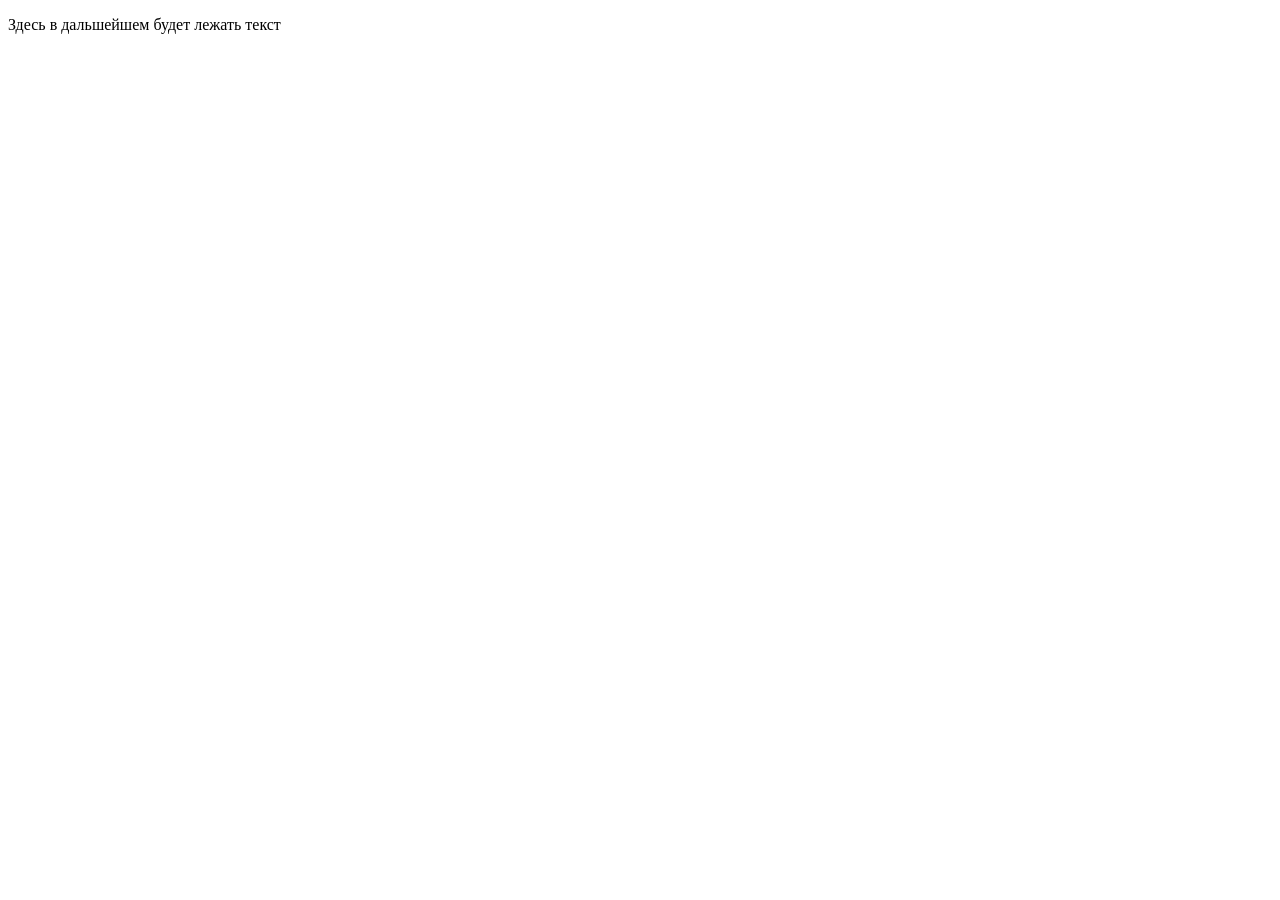
==== index.html @ 77c7787a "feat: add html file" ====
<!DOCTYPE html>
<html lang="en">
<head>
    <meta charset="UTF-8">
    <meta http-equiv="X-UA-Compatible" content="IE=edge">
    <meta name="viewport" content="width=device-width, initial-scale=1.0">
    <title>DocumentCV#2. HTML, CSS & Git Basics</title>
</head>
<body>
    <p>Здесь в дальшейшем будет лежать текст</p>
</body>
</html>
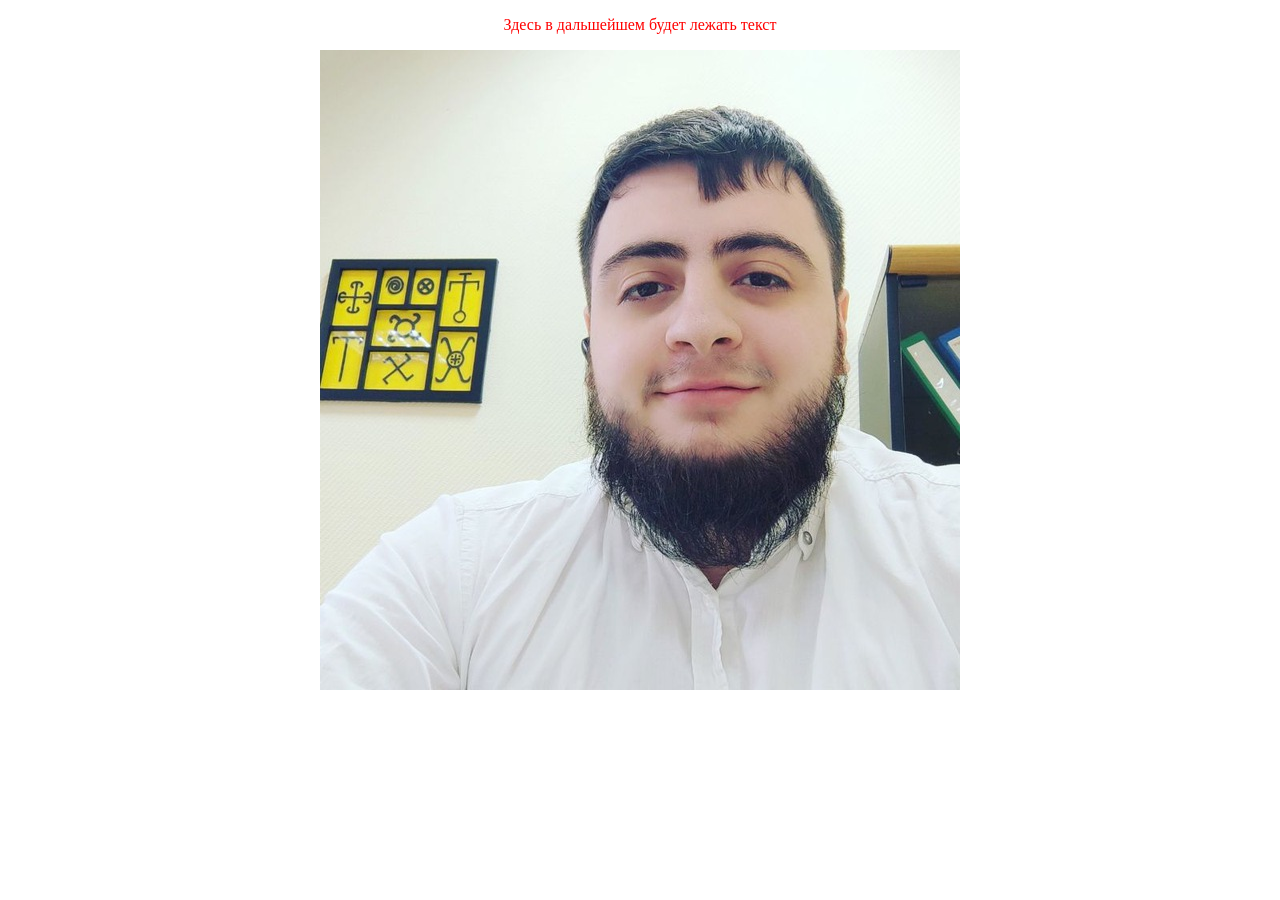
==== commit 0eaa9996: "feat: add a photo" ====
--- a/index.html
+++ b/index.html
@@ -5,8 +5,10 @@
     <meta http-equiv="X-UA-Compatible" content="IE=edge">
     <meta name="viewport" content="width=device-width, initial-scale=1.0">
     <title>DocumentCV#2. HTML, CSS & Git Basics</title>
+    <link rel="stylesheet" href="style.css">
 </head>
 <body>
     <p>Здесь в дальшейшем будет лежать текст</p>
+    <img src="/img/bc2d66e7-7b18-4a01-be1f-3ecd21c510e6.jpg" alt="Мое фото">
 </body>
 </html>
--- a/style.css
+++ b/style.css
@@ -0,0 +1,9 @@
+p {
+    color: red;
+    text-align: center;
+}
+
+img {
+    display: flex;
+    margin: auto;
+}
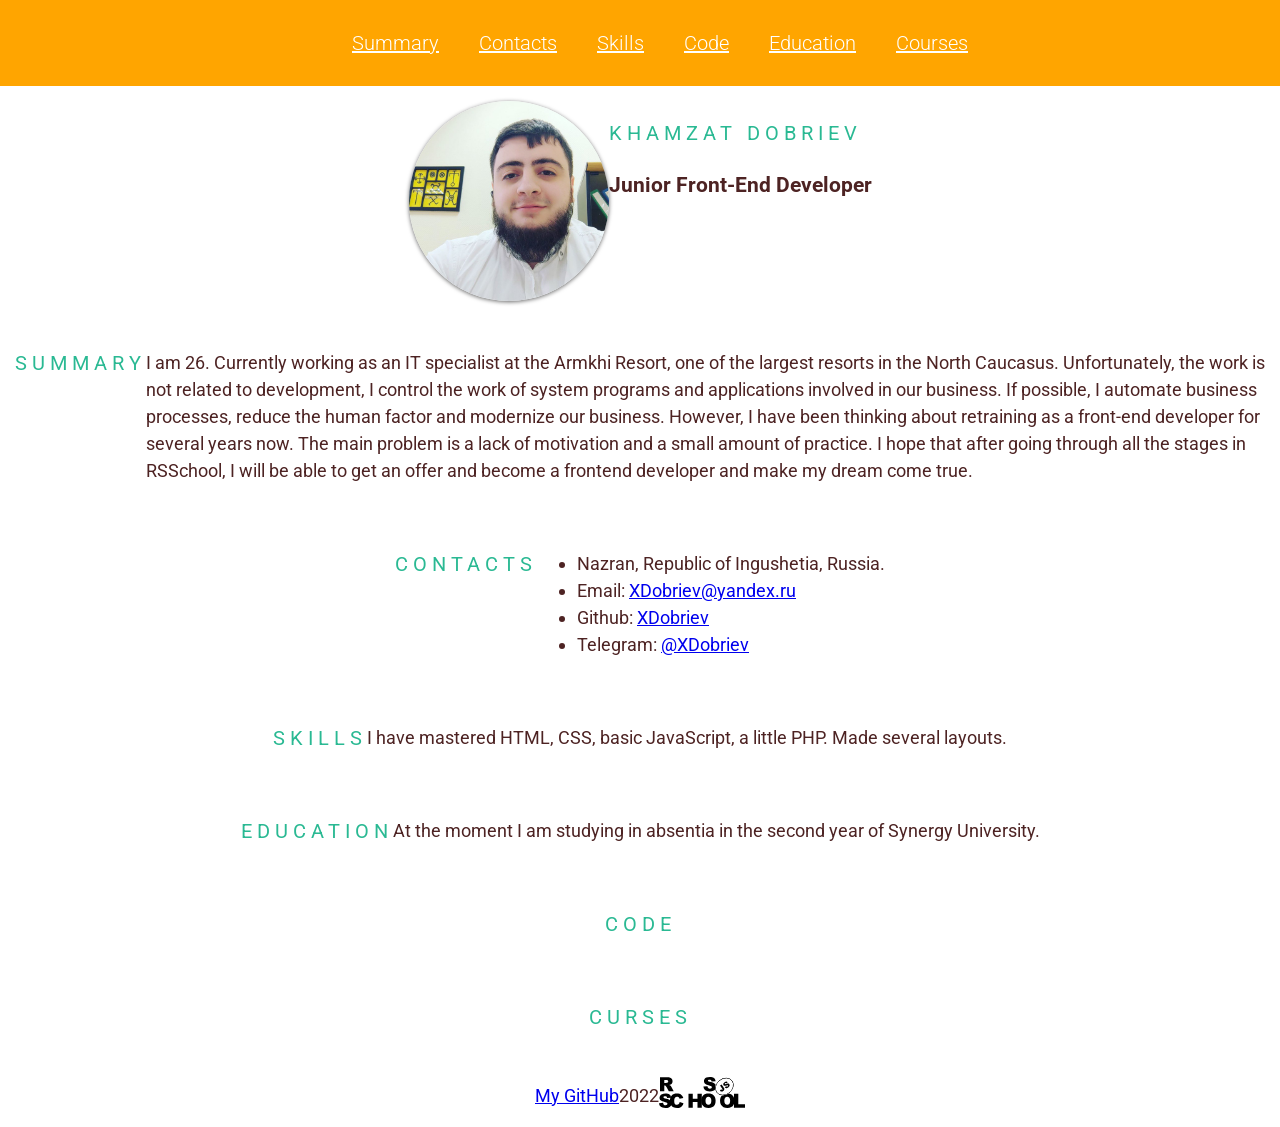
==== commit bd016e82: "feat: add html/css code" ====
--- a/index.html
+++ b/index.html
@@ -4,11 +4,78 @@
     <meta charset="UTF-8">
     <meta http-equiv="X-UA-Compatible" content="IE=edge">
     <meta name="viewport" content="width=device-width, initial-scale=1.0">
-    <title>DocumentCV#2. HTML, CSS & Git Basics</title>
+    <title>CV - Khamzat Dobriev</title>
+    <link href="https://fonts.googleapis.com/css?family=Roboto:300,400" rel="stylesheet">
     <link rel="stylesheet" href="style.css">
+    <link rel="icon" href="assets/favicon.ico">
 </head>
 <body>
-    <p>Здесь в дальшейшем будет лежать текст</p>
-    <img src="/img/bc2d66e7-7b18-4a01-be1f-3ecd21c510e6.jpg" alt="Мое фото">
+    <header class="header">
+        <div class="container header-container">
+            <nav class="nav">
+                <ul class="nav-list">
+                    <li class="nav-item"><a href="#summary" class="nav-link">Summary</a></li>
+                    <li class="nav-item"><a href="#contacts" class="nav-link">Contacts</a></li>
+                    <li class="nav-item"><a href="#skills" class="nav-link">Skills</a></li>
+                    <li class="nav-item"><a href="#code" class="nav-link">Code</a></li>
+                    <li class="nav-item"><a href="#education" class="nav-link">Education</a></li>
+                    <li class="nav-item"><a href="#courses" class="nav-link">Courses</a></li>
+                </ul>
+            </nav>
+        </div>
+    </header>
+    
+    <main class="main">
+        <div class="container main-container">
+            <section class="section section-profile" id="profile">
+                <img src="./assets/img/bc2d66e7-7b18-4a01-be1f-3ecd21c510e6.jpg" alt="Photo of Khamzat Dobriev" class="section-profile-photo">
+                <div class="section-profile-title">
+                <h1 class="section-title main-title">Khamzat Dobriev</h1>
+                <h3 class="section-subtitle">Junior Front-End Developer</h3>
+            </section>
+        </div>
+        <section class="section" id="Summary">
+            <h2 class="section-title">Summary</h2>
+            <p>I am 26. Currently working as an IT specialist at the Armkhi Resort, one of the largest resorts in the North Caucasus. Unfortunately, the work is not related to development, I control the work of system programs and applications involved in our business. If possible, I automate business processes, reduce the human factor and modernize our business.
+                However, I have been thinking about retraining as a front-end developer for several years now.
+                The main problem is a lack of motivation and a small amount of practice.
+                I hope that after going through all the stages in RSSchool, I will be able to get an offer and become a frontend developer and make my dream come true.</p>
+        </section>
+        <section class="section" id="contacts">
+            <h2 class="section-title">Contacts</h2>
+            <ul class="section-list">
+                <li class="section-item contacts-item">
+                Nazran, Republic of Ingushetia, Russia.
+            </li>
+            <li class="section-item contacts-item">
+                Email: <a href="mailto:XDobriev@yandex.ru" title="email">XDobriev@yandex.ru</a>
+            </li>
+            <li class="section-item contacts-item">
+                Github: <a href="https://github.com/XDobriev" title="github">XDobriev</a>
+            </li>
+            <li class="section-item contacts-item">
+                Telegram: <a href="https://t.me/XDobriev" title="Telegram">@XDobriev</a>
+            </li>
+            </ul>
+        </section>
+        <section class="section">
+            <h2 class="section-title" id="Skills">Skills</h2>
+            <p>I have mastered HTML, CSS, basic JavaScript, a little PHP. Made several layouts.</p>
+        </section>
+        <section class="section"><h2 class="section-title">Education</h2>
+            <p>At the moment I am studying in absentia in the second year of Synergy University.</p>
+        </section>
+        <section class="section"><h2 class="section-title">Code</h2></section>
+        <section class="section"><h2 class="section-title">Curses</h2></section>
+    </main>
+    <footer class="footer">
+        <a class="footer__github" href="https://github.com/XDobriev" target="_blank">
+            My GitHub
+        </a>
+        <p class="footer__year">2022</p>
+        <a class="footer__rsschool" href="https://rs.school/js/" target="_blank">
+        <img class="footer__logo" src="./assets/svg/rs_school_js.svg" alt="RS School">
+
+    </footer>
 </body>
 </html>
--- a/style.css
+++ b/style.css
@@ -1,9 +1,119 @@
-p {
-    color: red;
-    text-align: center;
+/*GLOBAL*/
+* {
+    box-sizing: border-box;
 }
 
-img {
+body {
+        display: flex;
+        flex-direction: column;
+        justify-content: space-between;
+        min-width: 320px;
+        min-height: 100vh;
+        margin: 0;
+        padding: 0;
+        font-family: 'Roboto', sans-serif;
+        font-size: 18px;
+        font-weight: 400;
+        line-height: 1.5;
+        color: #4d2323;
+}
+
+html {
+    scroll-behavior: smooth; 
+}
+
+.container {
+    max-width: 1440px;
+    margin: 0 auto;
+    min-height: 50px;
+}
+/* HEADER */
+.header {
+    background-color: orange;
+}
+.nav-list {
     display: flex;
-    margin: auto;
+    justify-content: center;
+    align-items: center;
+    list-style: none;
+}
+
+.nav-link {
+    padding: 0 20px;
+    line-height: 50px;
+    font-size: 20px;
+    font-weight: 300;
+    color: #fff;
+    position: relative;
+}
+
+.nav-link::after {
+    content: "";
+    position: absolute;
+    left: 12px;
+    bottom: -5px;
+    width: calc(100% - 24px);
+    height: 2px;
+    background-color: #fff;
+    opacity: 0;
+    transition: .5s;
+}
+
+a:hover {
+    color: #2AB993;
+}
+
+
+/* MAIN */
+.main {
+    margin-bottom: auto;
+}
+
+.main-container {
+    display: flex;
+    flex-direction: column;
+    justify-content: center;
+    align-items: center;
+}
+
+.section {
+    display: flex;
+    justify-content: center;
+    padding: 15px;
+}
+
+
+
+
+@media (max-width: 768px) {
+    .section {
+        width: 100%;
+    }
+}
+
+.section-title {
+    font-size: 20px;
+    font-weight: 400;
+    text-transform: uppercase;
+    letter-spacing: 5px;
+    color: #2AB993;
+}
+
+.section-profile-photo {
+    width: 200px;
+    height: 200px;
+    border-radius: 50%;
+    box-shadow: 0 1px 4px rgba(0, 0, 0, .6);
+    transition: .3s;
+  }
+/* FOOTER */
+.footer {
+    display: flex;
+    justify-content: center;
+    align-items: center;
+}
+
+.footer__logo {
+   width: 86px;
+   height: 32px;
 }
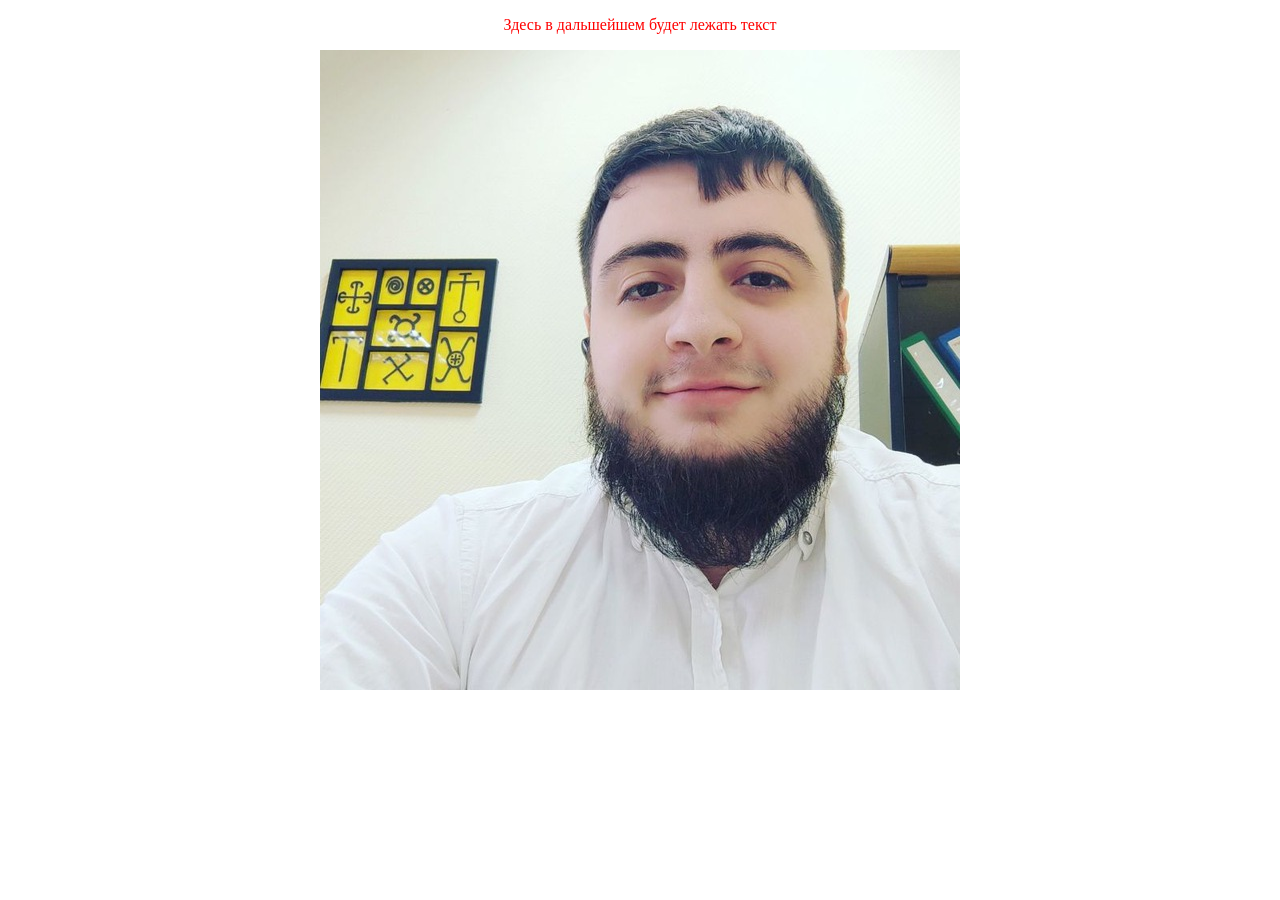
==== commit 2d8d74d9: "Merge d743a261ca14739398359f8f4ced42c043030559 into 72ca652704b799293397e27b1c597dd5700bae5d" ====
--- a/index.html
+++ b/index.html
@@ -4,78 +4,11 @@
     <meta charset="UTF-8">
     <meta http-equiv="X-UA-Compatible" content="IE=edge">
     <meta name="viewport" content="width=device-width, initial-scale=1.0">
-    <title>CV - Khamzat Dobriev</title>
-    <link href="https://fonts.googleapis.com/css?family=Roboto:300,400" rel="stylesheet">
+    <title>DocumentCV#2. HTML, CSS & Git Basics</title>
     <link rel="stylesheet" href="style.css">
-    <link rel="icon" href="assets/favicon.ico">
 </head>
 <body>
-    <header class="header">
-        <div class="container header-container">
-            <nav class="nav">
-                <ul class="nav-list">
-                    <li class="nav-item"><a href="#summary" class="nav-link">Summary</a></li>
-                    <li class="nav-item"><a href="#contacts" class="nav-link">Contacts</a></li>
-                    <li class="nav-item"><a href="#skills" class="nav-link">Skills</a></li>
-                    <li class="nav-item"><a href="#code" class="nav-link">Code</a></li>
-                    <li class="nav-item"><a href="#education" class="nav-link">Education</a></li>
-                    <li class="nav-item"><a href="#courses" class="nav-link">Courses</a></li>
-                </ul>
-            </nav>
-        </div>
-    </header>
-    
-    <main class="main">
-        <div class="container main-container">
-            <section class="section section-profile" id="profile">
-                <img src="./assets/img/bc2d66e7-7b18-4a01-be1f-3ecd21c510e6.jpg" alt="Photo of Khamzat Dobriev" class="section-profile-photo">
-                <div class="section-profile-title">
-                <h1 class="section-title main-title">Khamzat Dobriev</h1>
-                <h3 class="section-subtitle">Junior Front-End Developer</h3>
-            </section>
-        </div>
-        <section class="section" id="Summary">
-            <h2 class="section-title">Summary</h2>
-            <p>I am 26. Currently working as an IT specialist at the Armkhi Resort, one of the largest resorts in the North Caucasus. Unfortunately, the work is not related to development, I control the work of system programs and applications involved in our business. If possible, I automate business processes, reduce the human factor and modernize our business.
-                However, I have been thinking about retraining as a front-end developer for several years now.
-                The main problem is a lack of motivation and a small amount of practice.
-                I hope that after going through all the stages in RSSchool, I will be able to get an offer and become a frontend developer and make my dream come true.</p>
-        </section>
-        <section class="section" id="contacts">
-            <h2 class="section-title">Contacts</h2>
-            <ul class="section-list">
-                <li class="section-item contacts-item">
-                Nazran, Republic of Ingushetia, Russia.
-            </li>
-            <li class="section-item contacts-item">
-                Email: <a href="mailto:XDobriev@yandex.ru" title="email">XDobriev@yandex.ru</a>
-            </li>
-            <li class="section-item contacts-item">
-                Github: <a href="https://github.com/XDobriev" title="github">XDobriev</a>
-            </li>
-            <li class="section-item contacts-item">
-                Telegram: <a href="https://t.me/XDobriev" title="Telegram">@XDobriev</a>
-            </li>
-            </ul>
-        </section>
-        <section class="section">
-            <h2 class="section-title" id="Skills">Skills</h2>
-            <p>I have mastered HTML, CSS, basic JavaScript, a little PHP. Made several layouts.</p>
-        </section>
-        <section class="section"><h2 class="section-title">Education</h2>
-            <p>At the moment I am studying in absentia in the second year of Synergy University.</p>
-        </section>
-        <section class="section"><h2 class="section-title">Code</h2></section>
-        <section class="section"><h2 class="section-title">Curses</h2></section>
-    </main>
-    <footer class="footer">
-        <a class="footer__github" href="https://github.com/XDobriev" target="_blank">
-            My GitHub
-        </a>
-        <p class="footer__year">2022</p>
-        <a class="footer__rsschool" href="https://rs.school/js/" target="_blank">
-        <img class="footer__logo" src="./assets/svg/rs_school_js.svg" alt="RS School">
-
-    </footer>
+    <p>Здесь в дальшейшем будет лежать текст</p>
+    <img src="/img/bc2d66e7-7b18-4a01-be1f-3ecd21c510e6.jpg" alt="Мое фото">
 </body>
 </html>
--- a/style.css
+++ b/style.css
@@ -1,119 +1,9 @@
-/*GLOBAL*/
-* {
-    box-sizing: border-box;
+p {
+    color: red;
+    text-align: center;
 }
 
-body {
-        display: flex;
-        flex-direction: column;
-        justify-content: space-between;
-        min-width: 320px;
-        min-height: 100vh;
-        margin: 0;
-        padding: 0;
-        font-family: 'Roboto', sans-serif;
-        font-size: 18px;
-        font-weight: 400;
-        line-height: 1.5;
-        color: #4d2323;
-}
-
-html {
-    scroll-behavior: smooth; 
-}
-
-.container {
-    max-width: 1440px;
-    margin: 0 auto;
-    min-height: 50px;
-}
-/* HEADER */
-.header {
-    background-color: orange;
-}
-.nav-list {
+img {
     display: flex;
-    justify-content: center;
-    align-items: center;
-    list-style: none;
-}
-
-.nav-link {
-    padding: 0 20px;
-    line-height: 50px;
-    font-size: 20px;
-    font-weight: 300;
-    color: #fff;
-    position: relative;
-}
-
-.nav-link::after {
-    content: "";
-    position: absolute;
-    left: 12px;
-    bottom: -5px;
-    width: calc(100% - 24px);
-    height: 2px;
-    background-color: #fff;
-    opacity: 0;
-    transition: .5s;
-}
-
-a:hover {
-    color: #2AB993;
-}
-
-
-/* MAIN */
-.main {
-    margin-bottom: auto;
-}
-
-.main-container {
-    display: flex;
-    flex-direction: column;
-    justify-content: center;
-    align-items: center;
-}
-
-.section {
-    display: flex;
-    justify-content: center;
-    padding: 15px;
-}
-
-
-
-
-@media (max-width: 768px) {
-    .section {
-        width: 100%;
-    }
-}
-
-.section-title {
-    font-size: 20px;
-    font-weight: 400;
-    text-transform: uppercase;
-    letter-spacing: 5px;
-    color: #2AB993;
-}
-
-.section-profile-photo {
-    width: 200px;
-    height: 200px;
-    border-radius: 50%;
-    box-shadow: 0 1px 4px rgba(0, 0, 0, .6);
-    transition: .3s;
-  }
-/* FOOTER */
-.footer {
-    display: flex;
-    justify-content: center;
-    align-items: center;
-}
-
-.footer__logo {
-   width: 86px;
-   height: 32px;
+    margin: auto;
 }
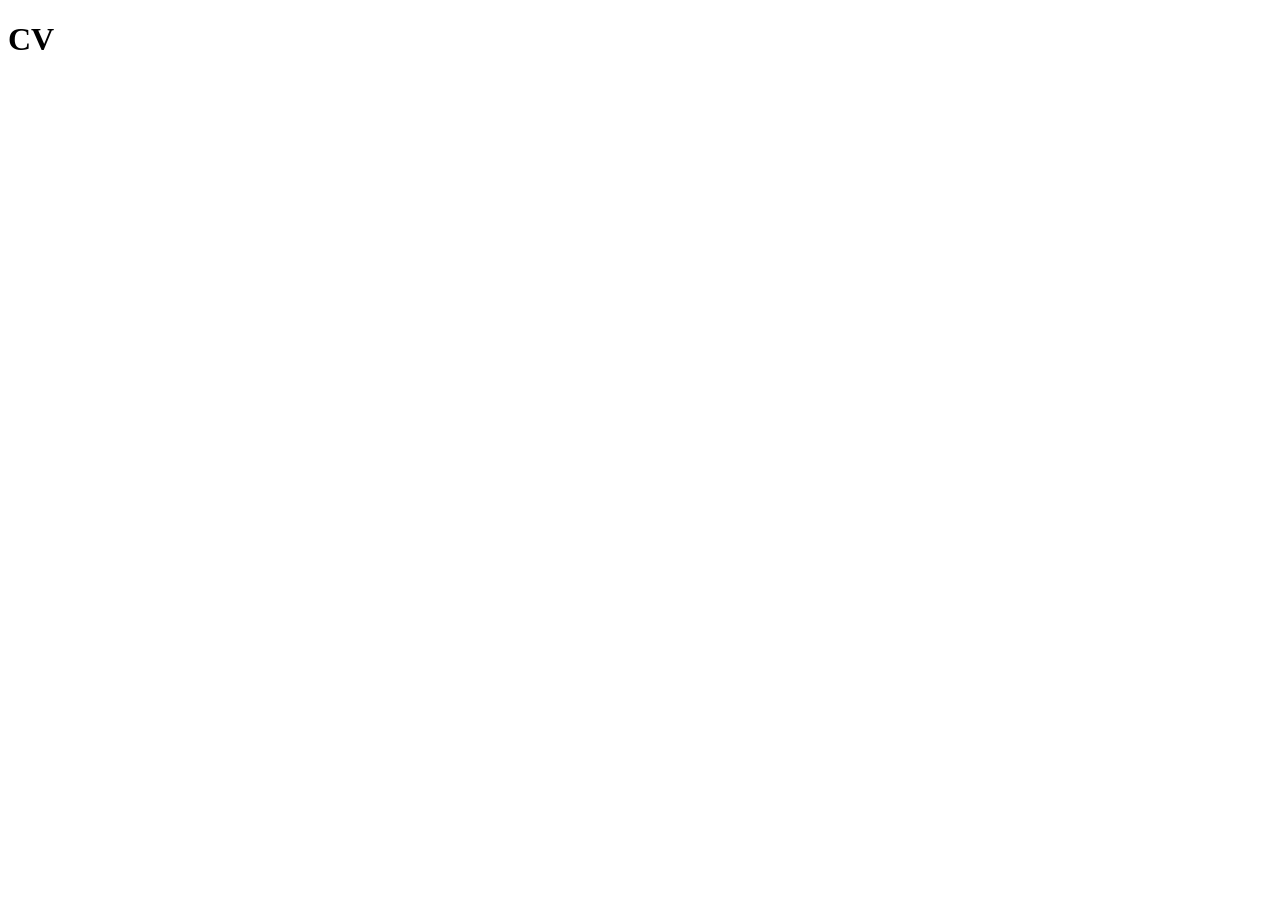
==== commit b6369422: "feat: add basic page layout" ====
--- a/index.html
+++ b/index.html
@@ -2,13 +2,11 @@
 <html lang="en">
 <head>
     <meta charset="UTF-8">
-    <meta http-equiv="X-UA-Compatible" content="IE=edge">
     <meta name="viewport" content="width=device-width, initial-scale=1.0">
-    <title>DocumentCV#2. HTML, CSS & Git Basics</title>
+    <title>CV</title>
     <link rel="stylesheet" href="style.css">
 </head>
 <body>
-    <p>Здесь в дальшейшем будет лежать текст</p>
-    <img src="/img/bc2d66e7-7b18-4a01-be1f-3ecd21c510e6.jpg" alt="Мое фото">
+    <h1>CV</h1>
 </body>
 </html>
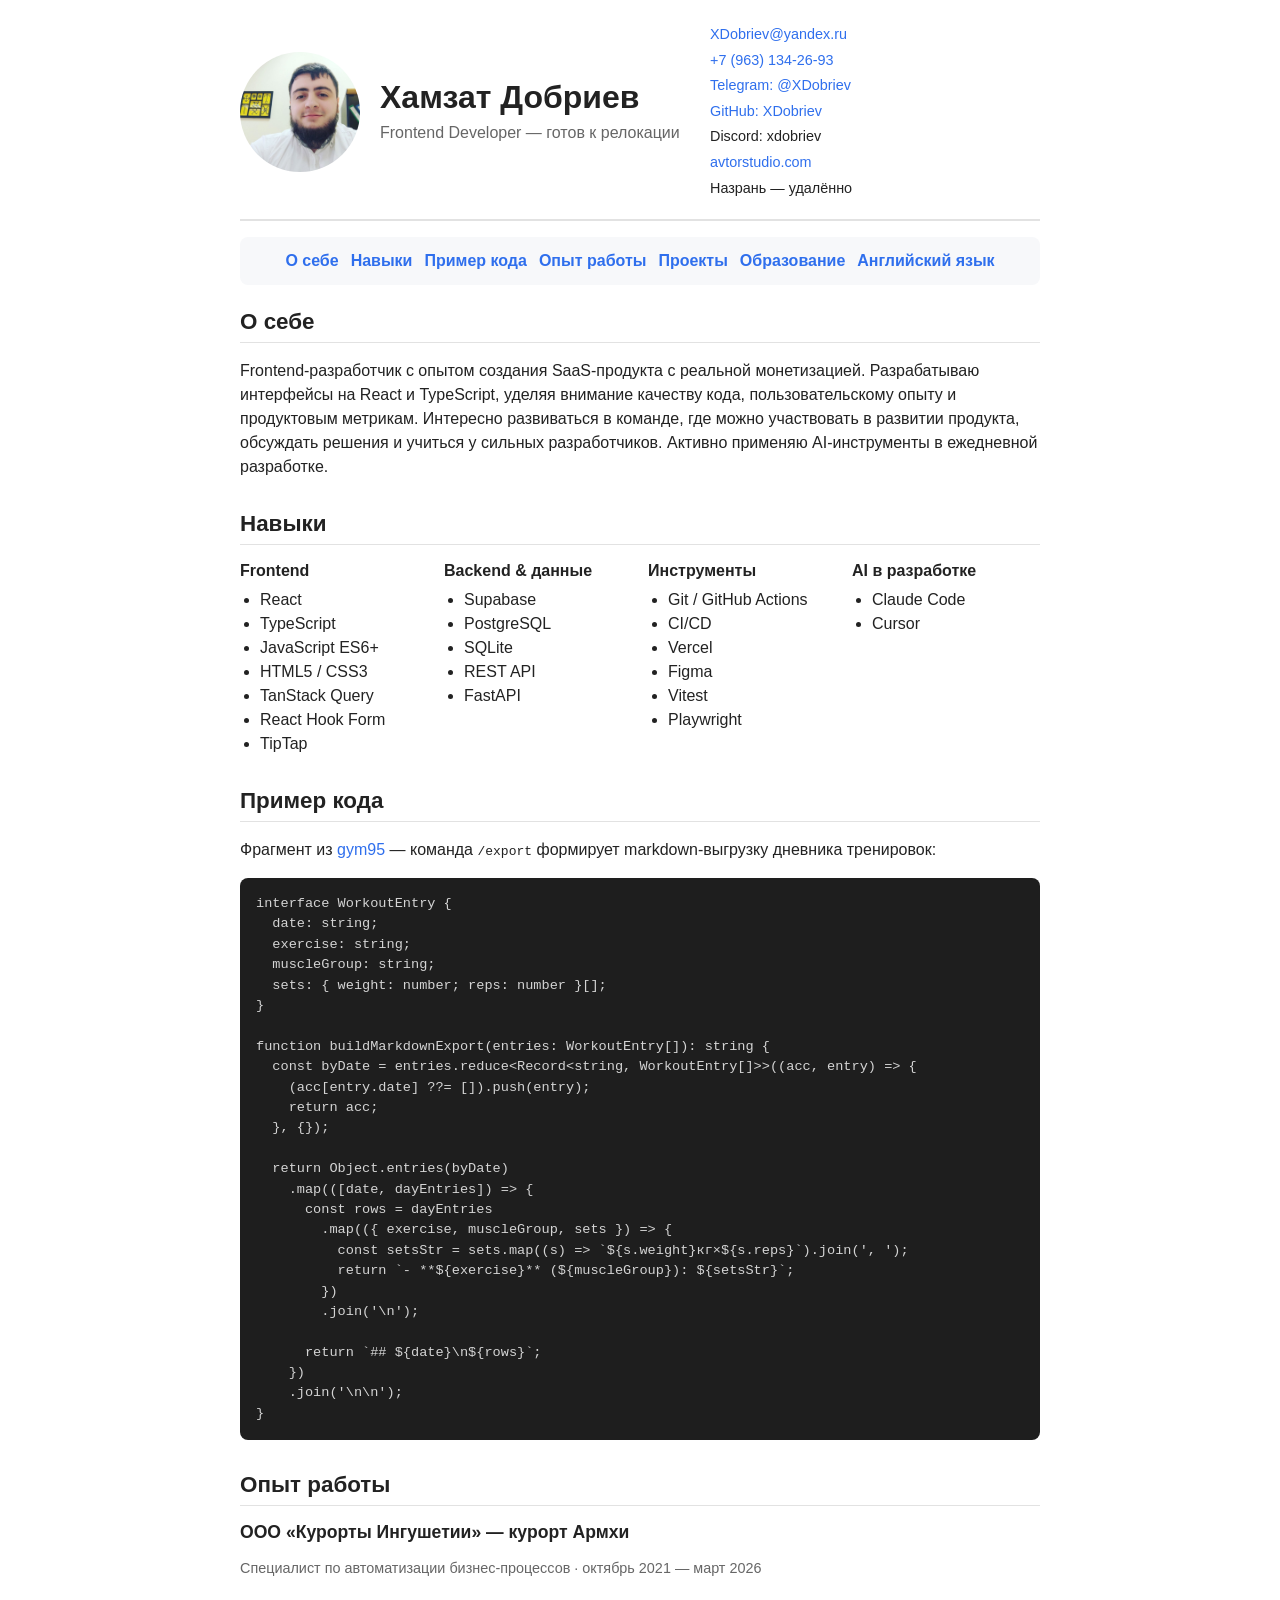
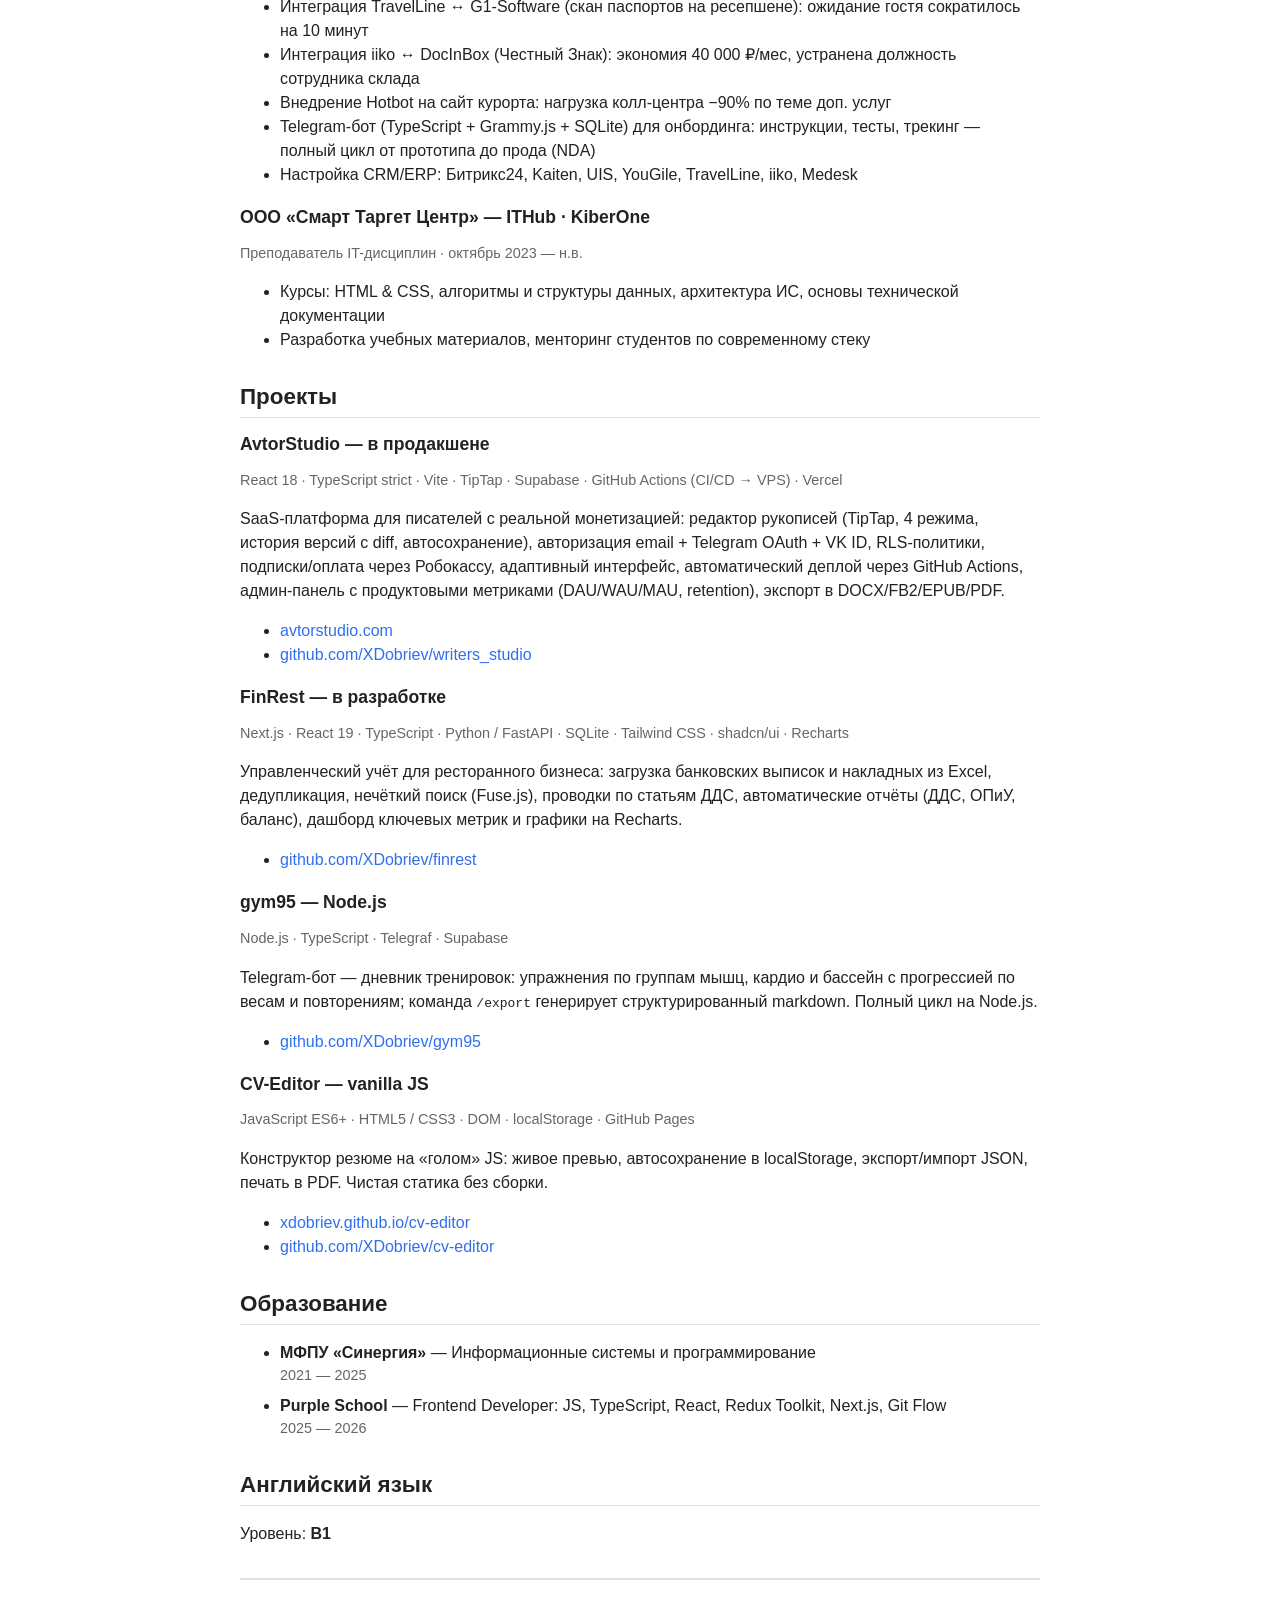
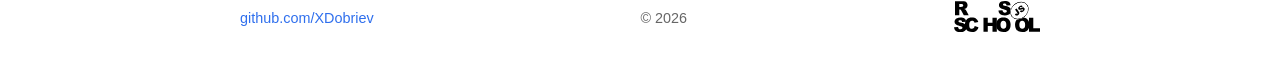
==== commit 934d5668: "feat: add semantic markup and styles for CV page" ====
--- a/index.html
+++ b/index.html
@@ -1,12 +1,245 @@
 <!DOCTYPE html>
-<html lang="en">
+<html lang="ru">
 <head>
     <meta charset="UTF-8">
     <meta name="viewport" content="width=device-width, initial-scale=1.0">
-    <title>CV</title>
+    <title>Хамзат Добриев — CV</title>
     <link rel="stylesheet" href="style.css">
 </head>
 <body>
-    <h1>CV</h1>
+    <div class="page">
+        <header class="header">
+            <img class="header__photo" src="photo.jpg" alt="Хамзат Добриев, Frontend Developer">
+            <div class="header__intro">
+                <h1 class="header__name">Хамзат Добриев</h1>
+                <p class="header__role">Frontend Developer — готов к релокации</p>
+            </div>
+            <ul class="header__contacts">
+                <li><a href="mailto:XDobriev@yandex.ru">XDobriev@yandex.ru</a></li>
+                <li><a href="tel:+79631342693">+7 (963) 134-26-93</a></li>
+                <li><a href="https://t.me/XDobriev" target="_blank" rel="noopener">Telegram: @XDobriev</a></li>
+                <li><a href="https://github.com/XDobriev" target="_blank" rel="noopener">GitHub: XDobriev</a></li>
+                <li>Discord: xdobriev</li>
+                <li><a href="https://avtorstudio.com" target="_blank" rel="noopener">avtorstudio.com</a></li>
+                <li>Назрань — удалённо</li>
+            </ul>
+        </header>
+
+        <nav class="nav">
+            <ul class="nav__list">
+                <li><a href="#about">О себе</a></li>
+                <li><a href="#skills">Навыки</a></li>
+                <li><a href="#code">Пример кода</a></li>
+                <li><a href="#experience">Опыт работы</a></li>
+                <li><a href="#projects">Проекты</a></li>
+                <li><a href="#education">Образование</a></li>
+                <li><a href="#english">Английский язык</a></li>
+            </ul>
+        </nav>
+
+        <main class="main">
+            <section id="about" class="section">
+                <h2>О себе</h2>
+                <p>
+                    Frontend-разработчик с опытом создания SaaS-продукта с реальной монетизацией.
+                    Разрабатываю интерфейсы на React и TypeScript, уделяя внимание качеству кода,
+                    пользовательскому опыту и продуктовым метрикам. Интересно развиваться в команде,
+                    где можно участвовать в развитии продукта, обсуждать решения и учиться у сильных
+                    разработчиков. Активно применяю AI-инструменты в ежедневной разработке.
+                </p>
+            </section>
+
+            <section id="skills" class="section">
+                <h2>Навыки</h2>
+                <div class="skills">
+                    <div class="skills__group">
+                        <h3>Frontend</h3>
+                        <ul>
+                            <li>React</li>
+                            <li>TypeScript</li>
+                            <li>JavaScript ES6+</li>
+                            <li>HTML5 / CSS3</li>
+                            <li>TanStack Query</li>
+                            <li>React Hook Form</li>
+                            <li>TipTap</li>
+                        </ul>
+                    </div>
+                    <div class="skills__group">
+                        <h3>Backend &amp; данные</h3>
+                        <ul>
+                            <li>Supabase</li>
+                            <li>PostgreSQL</li>
+                            <li>SQLite</li>
+                            <li>REST API</li>
+                            <li>FastAPI</li>
+                        </ul>
+                    </div>
+                    <div class="skills__group">
+                        <h3>Инструменты</h3>
+                        <ul>
+                            <li>Git / GitHub Actions</li>
+                            <li>CI/CD</li>
+                            <li>Vercel</li>
+                            <li>Figma</li>
+                            <li>Vitest</li>
+                            <li>Playwright</li>
+                        </ul>
+                    </div>
+                    <div class="skills__group">
+                        <h3>AI в разработке</h3>
+                        <ul>
+                            <li>Claude Code</li>
+                            <li>Cursor</li>
+                        </ul>
+                    </div>
+                </div>
+            </section>
+
+            <section id="code" class="section">
+                <h2>Пример кода</h2>
+                <p>
+                    Фрагмент из <a href="https://github.com/XDobriev/gym95" target="_blank" rel="noopener">gym95</a> —
+                    команда <code>/export</code> формирует markdown-выгрузку дневника тренировок:
+                </p>
+                <pre><code>interface WorkoutEntry {
+  date: string;
+  exercise: string;
+  muscleGroup: string;
+  sets: { weight: number; reps: number }[];
+}
+
+function buildMarkdownExport(entries: WorkoutEntry[]): string {
+  const byDate = entries.reduce&lt;Record&lt;string, WorkoutEntry[]&gt;&gt;((acc, entry) =&gt; {
+    (acc[entry.date] ??= []).push(entry);
+    return acc;
+  }, {});
+
+  return Object.entries(byDate)
+    .map(([date, dayEntries]) =&gt; {
+      const rows = dayEntries
+        .map(({ exercise, muscleGroup, sets }) =&gt; {
+          const setsStr = sets.map((s) =&gt; `${s.weight}кг×${s.reps}`).join(', ');
+          return `- **${exercise}** (${muscleGroup}): ${setsStr}`;
+        })
+        .join('\n');
+
+      return `## ${date}\n${rows}`;
+    })
+    .join('\n\n');
+}</code></pre>
+            </section>
+
+            <section id="experience" class="section">
+                <h2>Опыт работы</h2>
+
+                <article class="entry">
+                    <h3>ООО «Курорты Ингушетии» — курорт Армхи</h3>
+                    <p class="entry__meta">Специалист по автоматизации бизнес-процессов · <time datetime="2021-10">октябрь 2021</time> — <time datetime="2026-03">март 2026</time></p>
+                    <ul>
+                        <li>Интеграция TravelLine ↔ G1-Software (скан паспортов на ресепшене): ожидание гостя сократилось на 10 минут</li>
+                        <li>Интеграция iiko ↔ DocInBox (Честный Знак): экономия 40 000 ₽/мес, устранена должность сотрудника склада</li>
+                        <li>Внедрение Hotbot на сайт курорта: нагрузка колл-центра −90% по теме доп. услуг</li>
+                        <li>Telegram-бот (TypeScript + Grammy.js + SQLite) для онбординга: инструкции, тесты, трекинг — полный цикл от прототипа до прода (NDA)</li>
+                        <li>Настройка CRM/ERP: Битрикс24, Kaiten, UIS, YouGile, TravelLine, iiko, Medesk</li>
+                    </ul>
+                </article>
+
+                <article class="entry">
+                    <h3>ООО «Смарт Таргет Центр» — ITHub · KiberOne</h3>
+                    <p class="entry__meta">Преподаватель IT-дисциплин · <time datetime="2023-10">октябрь 2023</time> — н.в.</p>
+                    <ul>
+                        <li>Курсы: HTML &amp; CSS, алгоритмы и структуры данных, архитектура ИС, основы технической документации</li>
+                        <li>Разработка учебных материалов, менторинг студентов по современному стеку</li>
+                    </ul>
+                </article>
+            </section>
+
+            <section id="projects" class="section">
+                <h2>Проекты</h2>
+
+                <article class="entry">
+                    <h3>AvtorStudio — в продакшене</h3>
+                    <p class="entry__meta">React 18 · TypeScript strict · Vite · TipTap · Supabase · GitHub Actions (CI/CD → VPS) · Vercel</p>
+                    <p>
+                        SaaS-платформа для писателей с реальной монетизацией: редактор рукописей (TipTap, 4 режима,
+                        история версий с diff, автосохранение), авторизация email + Telegram OAuth + VK ID,
+                        RLS-политики, подписки/оплата через Робокассу, адаптивный интерфейс, автоматический деплой
+                        через GitHub Actions, админ-панель с продуктовыми метриками (DAU/WAU/MAU, retention),
+                        экспорт в DOCX/FB2/EPUB/PDF.
+                    </p>
+                    <ul>
+                        <li><a href="https://avtorstudio.com" target="_blank" rel="noopener">avtorstudio.com</a></li>
+                        <li><a href="https://github.com/XDobriev/writers_studio" target="_blank" rel="noopener">github.com/XDobriev/writers_studio</a></li>
+                    </ul>
+                </article>
+
+                <article class="entry">
+                    <h3>FinRest — в разработке</h3>
+                    <p class="entry__meta">Next.js · React 19 · TypeScript · Python / FastAPI · SQLite · Tailwind CSS · shadcn/ui · Recharts</p>
+                    <p>
+                        Управленческий учёт для ресторанного бизнеса: загрузка банковских выписок и накладных из
+                        Excel, дедупликация, нечёткий поиск (Fuse.js), проводки по статьям ДДС, автоматические
+                        отчёты (ДДС, ОПиУ, баланс), дашборд ключевых метрик и графики на Recharts.
+                    </p>
+                    <ul>
+                        <li><a href="https://github.com/XDobriev/finrest" target="_blank" rel="noopener">github.com/XDobriev/finrest</a></li>
+                    </ul>
+                </article>
+
+                <article class="entry">
+                    <h3>gym95 — Node.js</h3>
+                    <p class="entry__meta">Node.js · TypeScript · Telegraf · Supabase</p>
+                    <p>
+                        Telegram-бот — дневник тренировок: упражнения по группам мышц, кардио и бассейн с
+                        прогрессией по весам и повторениям; команда <code>/export</code> генерирует структурированный
+                        markdown. Полный цикл на Node.js.
+                    </p>
+                    <ul>
+                        <li><a href="https://github.com/XDobriev/gym95" target="_blank" rel="noopener">github.com/XDobriev/gym95</a></li>
+                    </ul>
+                </article>
+
+                <article class="entry">
+                    <h3>CV-Editor — vanilla JS</h3>
+                    <p class="entry__meta">JavaScript ES6+ · HTML5 / CSS3 · DOM · localStorage · GitHub Pages</p>
+                    <p>
+                        Конструктор резюме на «голом» JS: живое превью, автосохранение в localStorage,
+                        экспорт/импорт JSON, печать в PDF. Чистая статика без сборки.
+                    </p>
+                    <ul>
+                        <li><a href="https://xdobriev.github.io/cv-editor" target="_blank" rel="noopener">xdobriev.github.io/cv-editor</a></li>
+                        <li><a href="https://github.com/XDobriev/cv-editor" target="_blank" rel="noopener">github.com/XDobriev/cv-editor</a></li>
+                    </ul>
+                </article>
+            </section>
+
+            <section id="education" class="section">
+                <h2>Образование</h2>
+                <ul>
+                    <li>
+                        <strong>МФПУ «Синергия»</strong> — Информационные системы и программирование
+                        <span class="entry__meta">2021 — 2025</span>
+                    </li>
+                    <li>
+                        <strong>Purple School</strong> — Frontend Developer: JS, TypeScript, React, Redux Toolkit, Next.js, Git Flow
+                        <span class="entry__meta">2025 — 2026</span>
+                    </li>
+                </ul>
+            </section>
+
+            <section id="english" class="section">
+                <h2>Английский язык</h2>
+                <p>Уровень: <strong>B1</strong></p>
+            </section>
+        </main>
+
+        <footer class="footer">
+            <a class="footer__github" href="https://github.com/XDobriev" target="_blank" rel="noopener">github.com/XDobriev</a>
+            <span class="footer__year">© <time datetime="2026">2026</time></span>
+            <a class="footer__logo" href="https://rs.school/" target="_blank" rel="noopener">
+                <img src="assets/rs-school-logo.svg" alt="RS School">
+            </a>
+        </footer>
+    </div>
 </body>
-</html>+</html>
--- a/style.css
+++ b/style.css
@@ -0,0 +1,194 @@
+* {
+    box-sizing: border-box;
+}
+
+:root {
+    --color-text: #222;
+    --color-muted: #666;
+    --color-accent: #2f6fed;
+    --color-border: #e2e2e2;
+    --color-surface: #f7f8fa;
+}
+
+body {
+    margin: 0;
+    padding: 24px 16px;
+    font-family: "Segoe UI", Roboto, Arial, sans-serif;
+    line-height: 1.5;
+    color: var(--color-text);
+    background: #fff;
+}
+
+.page {
+    max-width: 800px;
+    margin: 0 auto;
+}
+
+a {
+    color: var(--color-accent);
+    text-decoration: none;
+}
+
+a:hover {
+    text-decoration: underline;
+}
+
+h1, h2, h3 {
+    line-height: 1.2;
+}
+
+/* Header */
+
+.header {
+    display: flex;
+    flex-wrap: wrap;
+    align-items: center;
+    gap: 20px;
+    padding-bottom: 20px;
+    border-bottom: 2px solid var(--color-border);
+}
+
+.header__photo {
+    width: 120px;
+    height: 120px;
+    border-radius: 50%;
+    object-fit: cover;
+    flex-shrink: 0;
+}
+
+.header__intro {
+    flex: 1 1 200px;
+}
+
+.header__name {
+    margin: 0 0 4px;
+    font-size: 2rem;
+}
+
+.header__role {
+    margin: 0;
+    color: var(--color-muted);
+}
+
+.header__contacts {
+    list-style: none;
+    margin: 0;
+    padding: 0;
+    display: flex;
+    flex-direction: column;
+    gap: 4px;
+    font-size: 0.9rem;
+    flex: 1 1 220px;
+}
+
+/* Nav */
+
+.nav {
+    margin-top: 16px;
+}
+
+.nav__list {
+    list-style: none;
+    margin: 0;
+    padding: 0;
+    display: flex;
+    flex-wrap: wrap;
+    gap: 12px;
+    justify-content: center;
+    background: var(--color-surface);
+    border-radius: 8px;
+    padding: 12px;
+}
+
+.nav__list a {
+    font-weight: 600;
+}
+
+/* Main */
+
+.main {
+    margin-top: 24px;
+}
+
+.section {
+    margin-bottom: 32px;
+}
+
+.section h2 {
+    font-size: 1.4rem;
+    margin-bottom: 16px;
+    padding-bottom: 6px;
+    border-bottom: 1px solid var(--color-border);
+}
+
+.skills {
+    display: grid;
+    grid-template-columns: repeat(auto-fit, minmax(180px, 1fr));
+    gap: 16px;
+}
+
+.skills__group h3 {
+    margin: 0 0 8px;
+    font-size: 1rem;
+}
+
+.skills__group ul {
+    margin: 0;
+    padding-left: 20px;
+}
+
+pre {
+    background: #1e1e1e;
+    color: #d4d4d4;
+    padding: 16px;
+    border-radius: 8px;
+    overflow-x: auto;
+    font-size: 0.85rem;
+}
+
+.entry {
+    margin-bottom: 20px;
+}
+
+.entry h3 {
+    margin: 0 0 4px;
+    font-size: 1.1rem;
+}
+
+.entry__meta {
+    display: block;
+    color: var(--color-muted);
+    font-size: 0.9rem;
+    margin-bottom: 8px;
+}
+
+/* Footer */
+
+.footer {
+    display: flex;
+    flex-wrap: wrap;
+    align-items: center;
+    justify-content: space-between;
+    gap: 12px;
+    padding-top: 20px;
+    border-top: 2px solid var(--color-border);
+    font-size: 0.9rem;
+    color: var(--color-muted);
+}
+
+.footer__logo img {
+    height: 32px;
+    width: auto;
+}
+
+@media (max-width: 600px) {
+    .header {
+        text-align: center;
+        justify-content: center;
+    }
+
+    .footer {
+        justify-content: center;
+        text-align: center;
+    }
+}
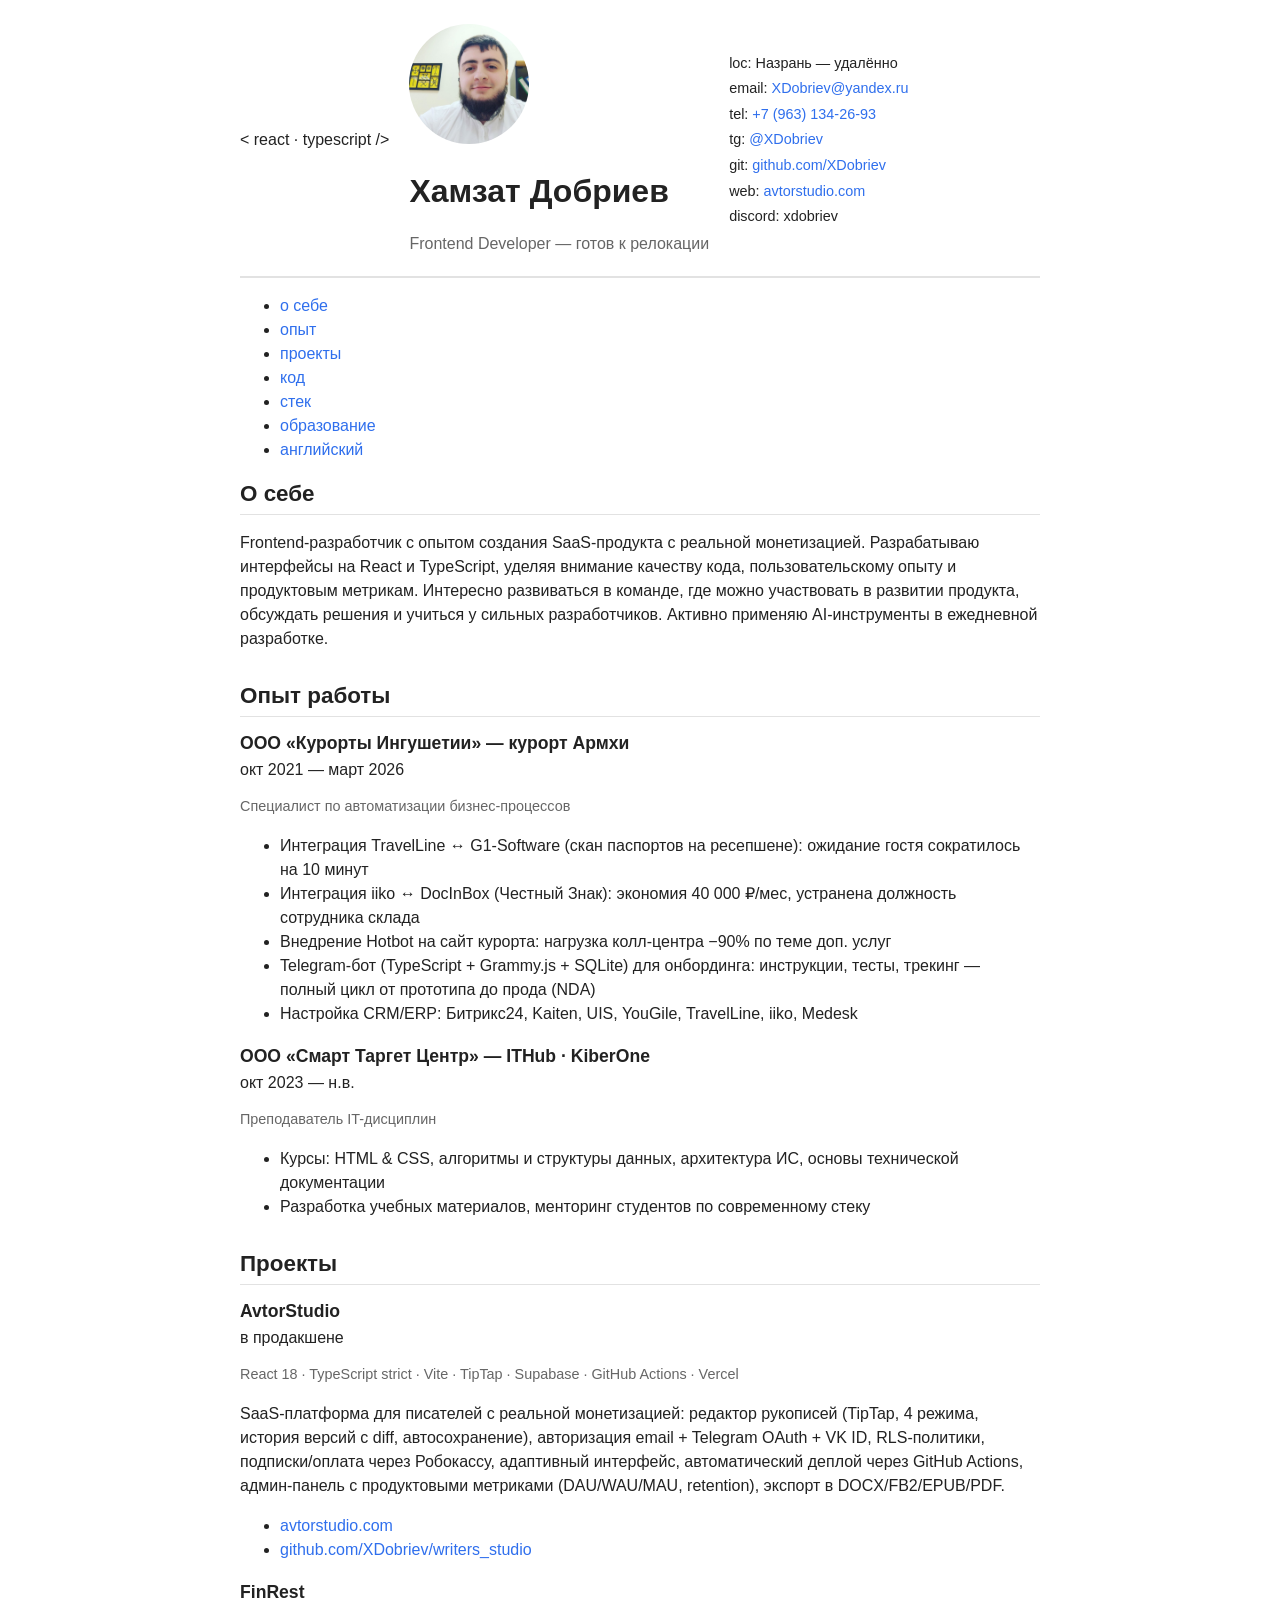
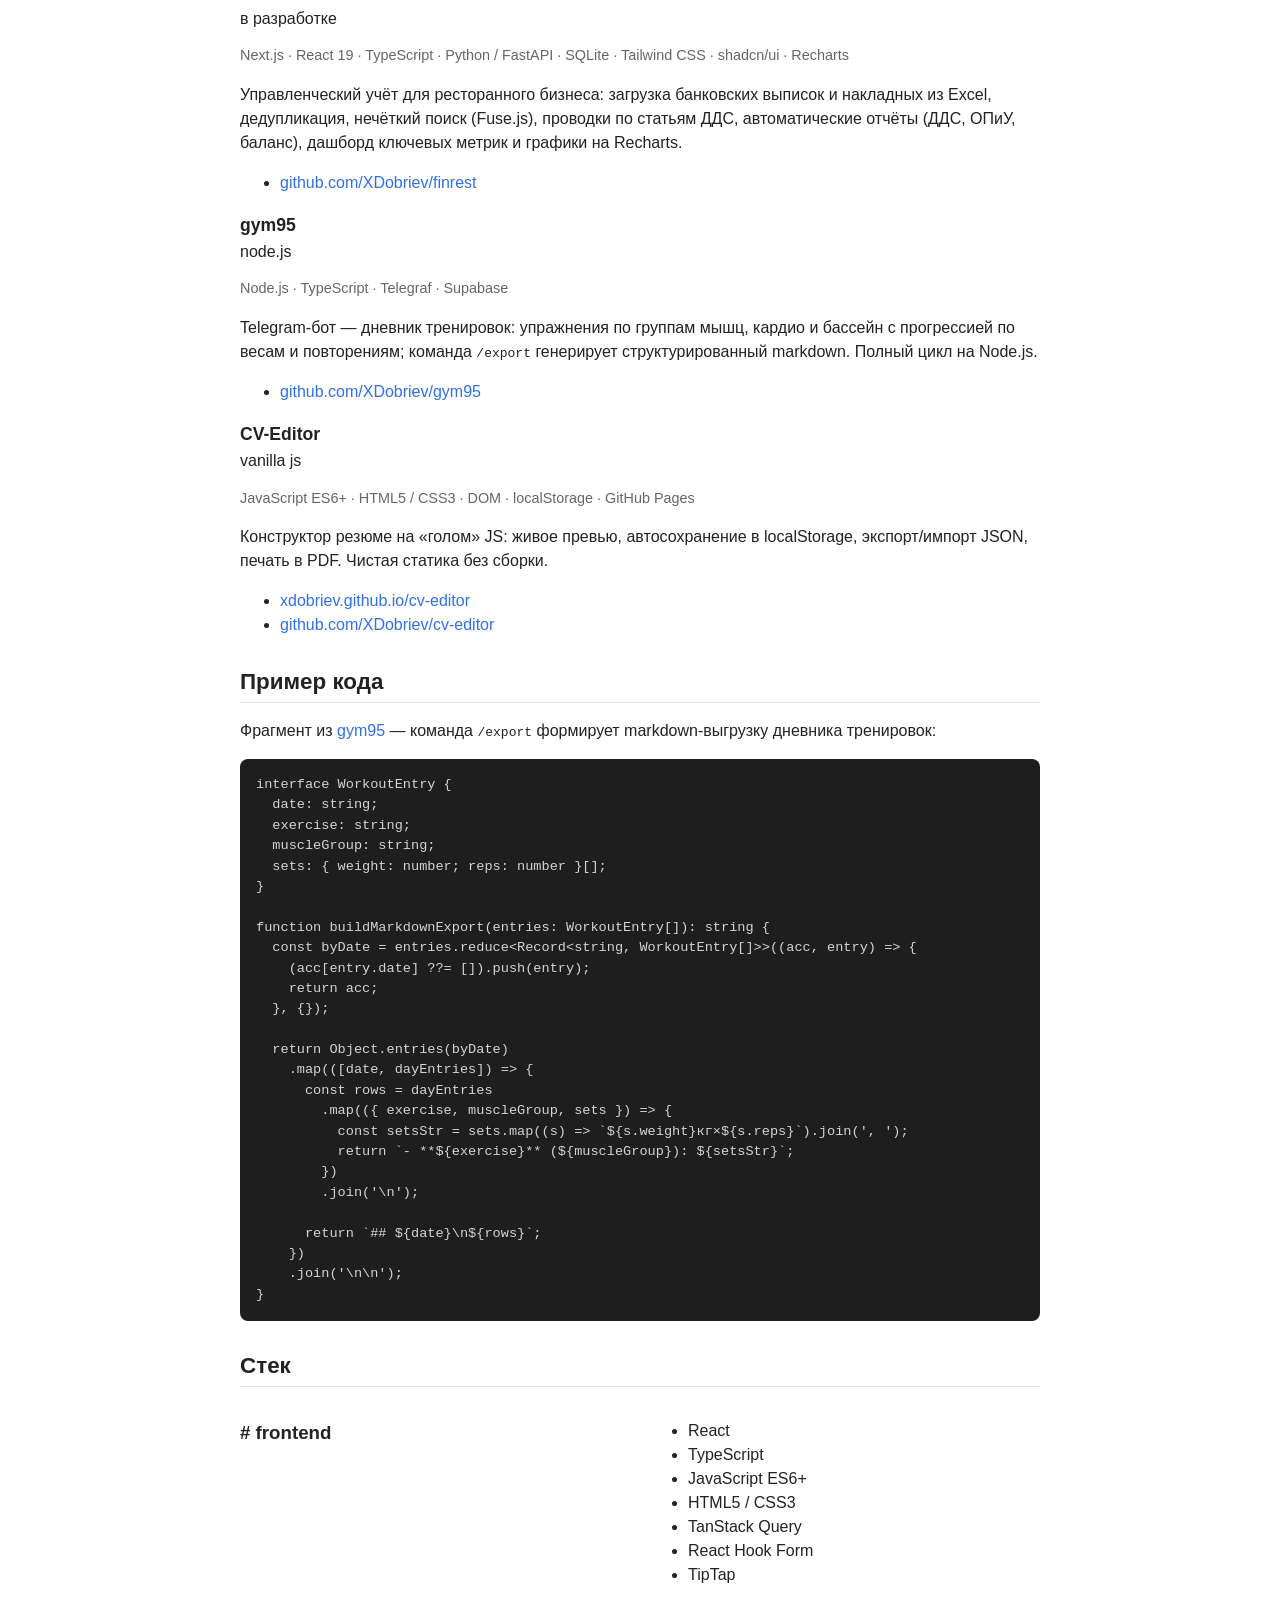
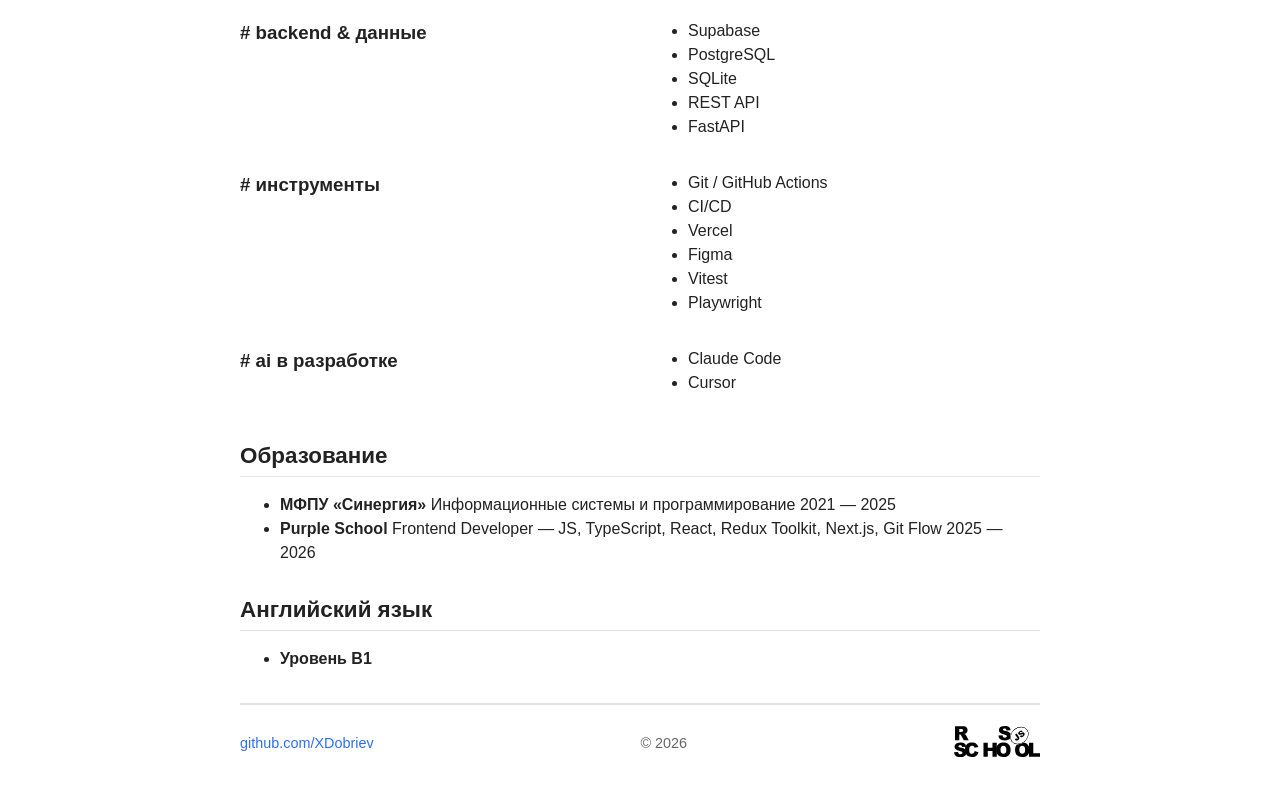
==== commit 27a33038: "refactor: restructure CV into two-column layout with sidebar" ====
--- a/index.html
+++ b/index.html
@@ -9,99 +9,159 @@
 <body>
     <div class="page">
         <header class="header">
-            <img class="header__photo" src="photo.jpg" alt="Хамзат Добриев, Frontend Developer">
-            <div class="header__intro">
-                <h1 class="header__name">Хамзат Добриев</h1>
-                <p class="header__role">Frontend Developer — готов к релокации</p>
+            <p class="header__tag">&lt; react · typescript /&gt;</p>
+            <div class="header__title">
+                <img class="header__photo" src="photo.jpg" alt="Хамзат Добриев, Frontend Developer">
+                <div>
+                    <h1>Хамзат Добриев</h1>
+                    <p class="header__role">Frontend Developer — готов к релокации</p>
+                </div>
             </div>
             <ul class="header__contacts">
-                <li><a href="mailto:XDobriev@yandex.ru">XDobriev@yandex.ru</a></li>
-                <li><a href="tel:+79631342693">+7 (963) 134-26-93</a></li>
-                <li><a href="https://t.me/XDobriev" target="_blank" rel="noopener">Telegram: @XDobriev</a></li>
-                <li><a href="https://github.com/XDobriev" target="_blank" rel="noopener">GitHub: XDobriev</a></li>
-                <li>Discord: xdobriev</li>
-                <li><a href="https://avtorstudio.com" target="_blank" rel="noopener">avtorstudio.com</a></li>
-                <li>Назрань — удалённо</li>
+                <li><span class="label">loc:</span> Назрань — удалённо</li>
+                <li><span class="label">email:</span> <a href="mailto:XDobriev@yandex.ru">XDobriev@yandex.ru</a></li>
+                <li><span class="label">tel:</span> <a href="tel:+79631342693">+7 (963) 134-26-93</a></li>
+                <li><span class="label">tg:</span> <a href="https://t.me/XDobriev" target="_blank" rel="noopener">@XDobriev</a></li>
+                <li><span class="label">git:</span> <a href="https://github.com/XDobriev" target="_blank" rel="noopener">github.com/XDobriev</a></li>
+                <li><span class="label">web:</span> <a href="https://avtorstudio.com" target="_blank" rel="noopener">avtorstudio.com</a></li>
+                <li><span class="label">discord:</span> xdobriev</li>
             </ul>
         </header>
 
         <nav class="nav">
-            <ul class="nav__list">
-                <li><a href="#about">О себе</a></li>
-                <li><a href="#skills">Навыки</a></li>
-                <li><a href="#code">Пример кода</a></li>
-                <li><a href="#experience">Опыт работы</a></li>
-                <li><a href="#projects">Проекты</a></li>
-                <li><a href="#education">Образование</a></li>
-                <li><a href="#english">Английский язык</a></li>
+            <ul>
+                <li><a href="#about">о себе</a></li>
+                <li><a href="#experience">опыт</a></li>
+                <li><a href="#projects">проекты</a></li>
+                <li><a href="#code">код</a></li>
+                <li><a href="#stack">стек</a></li>
+                <li><a href="#education">образование</a></li>
+                <li><a href="#english">английский</a></li>
             </ul>
         </nav>
 
-        <main class="main">
-            <section id="about" class="section">
-                <h2>О себе</h2>
-                <p>
-                    Frontend-разработчик с опытом создания SaaS-продукта с реальной монетизацией.
-                    Разрабатываю интерфейсы на React и TypeScript, уделяя внимание качеству кода,
-                    пользовательскому опыту и продуктовым метрикам. Интересно развиваться в команде,
-                    где можно участвовать в развитии продукта, обсуждать решения и учиться у сильных
-                    разработчиков. Активно применяю AI-инструменты в ежедневной разработке.
-                </p>
-            </section>
-
-            <section id="skills" class="section">
-                <h2>Навыки</h2>
-                <div class="skills">
-                    <div class="skills__group">
-                        <h3>Frontend</h3>
+        <div class="layout">
+            <main class="main-col">
+                <section id="about" class="section">
+                    <h2>О себе</h2>
+                    <p>
+                        Frontend-разработчик с опытом создания SaaS-продукта с реальной монетизацией.
+                        Разрабатываю интерфейсы на React и TypeScript, уделяя внимание качеству кода,
+                        пользовательскому опыту и продуктовым метрикам. Интересно развиваться в команде,
+                        где можно участвовать в развитии продукта, обсуждать решения и учиться у сильных
+                        разработчиков. Активно применяю AI-инструменты в ежедневной разработке.
+                    </p>
+                </section>
+
+                <section id="experience" class="section">
+                    <h2>Опыт работы</h2>
+
+                    <article class="entry">
+                        <div class="entry__head">
+                            <h3>ООО «Курорты Ингушетии» — курорт Армхи</h3>
+                            <span class="entry__date"><time datetime="2021-10">окт 2021</time> — <time datetime="2026-03">март 2026</time></span>
+                        </div>
+                        <p class="entry__meta">Специалист по автоматизации бизнес-процессов</p>
                         <ul>
-                            <li>React</li>
-                            <li>TypeScript</li>
-                            <li>JavaScript ES6+</li>
-                            <li>HTML5 / CSS3</li>
-                            <li>TanStack Query</li>
-                            <li>React Hook Form</li>
-                            <li>TipTap</li>
-                        </ul>
-                    </div>
-                    <div class="skills__group">
-                        <h3>Backend &amp; данные</h3>
+                            <li>Интеграция TravelLine ↔ G1-Software (скан паспортов на ресепшене): ожидание гостя сократилось на 10 минут</li>
+                            <li>Интеграция iiko ↔ DocInBox (Честный Знак): экономия 40 000 ₽/мес, устранена должность сотрудника склада</li>
+                            <li>Внедрение Hotbot на сайт курорта: нагрузка колл-центра −90% по теме доп. услуг</li>
+                            <li>Telegram-бот (TypeScript + Grammy.js + SQLite) для онбординга: инструкции, тесты, трекинг — полный цикл от прототипа до прода (NDA)</li>
+                            <li>Настройка CRM/ERP: Битрикс24, Kaiten, UIS, YouGile, TravelLine, iiko, Medesk</li>
+                        </ul>
+                    </article>
+
+                    <article class="entry">
+                        <div class="entry__head">
+                            <h3>ООО «Смарт Таргет Центр» — ITHub · KiberOne</h3>
+                            <span class="entry__date"><time datetime="2023-10">окт 2023</time> — н.в.</span>
+                        </div>
+                        <p class="entry__meta">Преподаватель IT-дисциплин</p>
                         <ul>
-                            <li>Supabase</li>
-                            <li>PostgreSQL</li>
-                            <li>SQLite</li>
-                            <li>REST API</li>
-                            <li>FastAPI</li>
-                        </ul>
-                    </div>
-                    <div class="skills__group">
-                        <h3>Инструменты</h3>
-                        <ul>
-                            <li>Git / GitHub Actions</li>
-                            <li>CI/CD</li>
-                            <li>Vercel</li>
-                            <li>Figma</li>
-                            <li>Vitest</li>
-                            <li>Playwright</li>
-                        </ul>
-                    </div>
-                    <div class="skills__group">
-                        <h3>AI в разработке</h3>
-                        <ul>
-                            <li>Claude Code</li>
-                            <li>Cursor</li>
-                        </ul>
-                    </div>
-                </div>
-            </section>
-
-            <section id="code" class="section">
-                <h2>Пример кода</h2>
-                <p>
-                    Фрагмент из <a href="https://github.com/XDobriev/gym95" target="_blank" rel="noopener">gym95</a> —
-                    команда <code>/export</code> формирует markdown-выгрузку дневника тренировок:
-                </p>
-                <pre><code>interface WorkoutEntry {
+                            <li>Курсы: HTML &amp; CSS, алгоритмы и структуры данных, архитектура ИС, основы технической документации</li>
+                            <li>Разработка учебных материалов, менторинг студентов по современному стеку</li>
+                        </ul>
+                    </article>
+                </section>
+
+                <section id="projects" class="section">
+                    <h2>Проекты</h2>
+
+                    <article class="entry">
+                        <div class="entry__head">
+                            <h3>AvtorStudio</h3>
+                            <span class="entry__badge">в продакшене</span>
+                        </div>
+                        <p class="entry__meta">React 18 · TypeScript strict · Vite · TipTap · Supabase · GitHub Actions · Vercel</p>
+                        <p>
+                            SaaS-платформа для писателей с реальной монетизацией: редактор рукописей (TipTap, 4 режима,
+                            история версий с diff, автосохранение), авторизация email + Telegram OAuth + VK ID,
+                            RLS-политики, подписки/оплата через Робокассу, адаптивный интерфейс, автоматический деплой
+                            через GitHub Actions, админ-панель с продуктовыми метриками (DAU/WAU/MAU, retention),
+                            экспорт в DOCX/FB2/EPUB/PDF.
+                        </p>
+                        <ul class="entry__links">
+                            <li><a href="https://avtorstudio.com" target="_blank" rel="noopener">avtorstudio.com</a></li>
+                            <li><a href="https://github.com/XDobriev/writers_studio" target="_blank" rel="noopener">github.com/XDobriev/writers_studio</a></li>
+                        </ul>
+                    </article>
+
+                    <article class="entry">
+                        <div class="entry__head">
+                            <h3>FinRest</h3>
+                            <span class="entry__badge">в разработке</span>
+                        </div>
+                        <p class="entry__meta">Next.js · React 19 · TypeScript · Python / FastAPI · SQLite · Tailwind CSS · shadcn/ui · Recharts</p>
+                        <p>
+                            Управленческий учёт для ресторанного бизнеса: загрузка банковских выписок и накладных из
+                            Excel, дедупликация, нечёткий поиск (Fuse.js), проводки по статьям ДДС, автоматические
+                            отчёты (ДДС, ОПиУ, баланс), дашборд ключевых метрик и графики на Recharts.
+                        </p>
+                        <ul class="entry__links">
+                            <li><a href="https://github.com/XDobriev/finrest" target="_blank" rel="noopener">github.com/XDobriev/finrest</a></li>
+                        </ul>
+                    </article>
+
+                    <article class="entry">
+                        <div class="entry__head">
+                            <h3>gym95</h3>
+                            <span class="entry__badge">node.js</span>
+                        </div>
+                        <p class="entry__meta">Node.js · TypeScript · Telegraf · Supabase</p>
+                        <p>
+                            Telegram-бот — дневник тренировок: упражнения по группам мышц, кардио и бассейн с
+                            прогрессией по весам и повторениям; команда <code>/export</code> генерирует структурированный
+                            markdown. Полный цикл на Node.js.
+                        </p>
+                        <ul class="entry__links">
+                            <li><a href="https://github.com/XDobriev/gym95" target="_blank" rel="noopener">github.com/XDobriev/gym95</a></li>
+                        </ul>
+                    </article>
+
+                    <article class="entry">
+                        <div class="entry__head">
+                            <h3>CV-Editor</h3>
+                            <span class="entry__badge">vanilla js</span>
+                        </div>
+                        <p class="entry__meta">JavaScript ES6+ · HTML5 / CSS3 · DOM · localStorage · GitHub Pages</p>
+                        <p>
+                            Конструктор резюме на «голом» JS: живое превью, автосохранение в localStorage,
+                            экспорт/импорт JSON, печать в PDF. Чистая статика без сборки.
+                        </p>
+                        <ul class="entry__links">
+                            <li><a href="https://xdobriev.github.io/cv-editor" target="_blank" rel="noopener">xdobriev.github.io/cv-editor</a></li>
+                            <li><a href="https://github.com/XDobriev/cv-editor" target="_blank" rel="noopener">github.com/XDobriev/cv-editor</a></li>
+                        </ul>
+                    </article>
+                </section>
+
+                <section id="code" class="section">
+                    <h2>Пример кода</h2>
+                    <p>
+                        Фрагмент из <a href="https://github.com/XDobriev/gym95" target="_blank" rel="noopener">gym95</a> —
+                        команда <code>/export</code> формирует markdown-выгрузку дневника тренировок:
+                    </p>
+                    <pre><code>interface WorkoutEntry {
   date: string;
   exercise: string;
   muscleGroup: string;
@@ -127,111 +187,84 @@
     })
     .join('\n\n');
 }</code></pre>
-            </section>
-
-            <section id="experience" class="section">
-                <h2>Опыт работы</h2>
-
-                <article class="entry">
-                    <h3>ООО «Курорты Ингушетии» — курорт Армхи</h3>
-                    <p class="entry__meta">Специалист по автоматизации бизнес-процессов · <time datetime="2021-10">октябрь 2021</time> — <time datetime="2026-03">март 2026</time></p>
-                    <ul>
-                        <li>Интеграция TravelLine ↔ G1-Software (скан паспортов на ресепшене): ожидание гостя сократилось на 10 минут</li>
-                        <li>Интеграция iiko ↔ DocInBox (Честный Знак): экономия 40 000 ₽/мес, устранена должность сотрудника склада</li>
-                        <li>Внедрение Hotbot на сайт курорта: нагрузка колл-центра −90% по теме доп. услуг</li>
-                        <li>Telegram-бот (TypeScript + Grammy.js + SQLite) для онбординга: инструкции, тесты, трекинг — полный цикл от прототипа до прода (NDA)</li>
-                        <li>Настройка CRM/ERP: Битрикс24, Kaiten, UIS, YouGile, TravelLine, iiko, Medesk</li>
+                </section>
+            </main>
+
+            <aside class="side-col">
+                <section id="stack" class="section">
+                    <h2>Стек</h2>
+
+                    <div class="skills">
+                        <h3># frontend</h3>
+                        <ul class="tags">
+                            <li>React</li>
+                            <li>TypeScript</li>
+                            <li>JavaScript ES6+</li>
+                            <li>HTML5 / CSS3</li>
+                            <li>TanStack Query</li>
+                            <li>React Hook Form</li>
+                            <li>TipTap</li>
+                        </ul>
+                    </div>
+
+                    <div class="skills">
+                        <h3># backend &amp; данные</h3>
+                        <ul class="tags">
+                            <li>Supabase</li>
+                            <li>PostgreSQL</li>
+                            <li>SQLite</li>
+                            <li>REST API</li>
+                            <li>FastAPI</li>
+                        </ul>
+                    </div>
+
+                    <div class="skills">
+                        <h3># инструменты</h3>
+                        <ul class="tags">
+                            <li>Git / GitHub Actions</li>
+                            <li>CI/CD</li>
+                            <li>Vercel</li>
+                            <li>Figma</li>
+                            <li>Vitest</li>
+                            <li>Playwright</li>
+                        </ul>
+                    </div>
+
+                    <div class="skills">
+                        <h3># ai в разработке</h3>
+                        <ul class="tags">
+                            <li>Claude Code</li>
+                            <li>Cursor</li>
+                        </ul>
+                    </div>
+                </section>
+
+                <section id="education" class="section">
+                    <h2>Образование</h2>
+                    <ul class="edu">
+                        <li>
+                            <strong>МФПУ «Синергия»</strong>
+                            <span>Информационные системы и программирование</span>
+                            <span class="entry__date">2021 — 2025</span>
+                        </li>
+                        <li>
+                            <strong>Purple School</strong>
+                            <span>Frontend Developer — JS, TypeScript, React, Redux Toolkit, Next.js, Git Flow</span>
+                            <span class="entry__date">2025 — 2026</span>
+                        </li>
                     </ul>
-                </article>
-
-                <article class="entry">
-                    <h3>ООО «Смарт Таргет Центр» — ITHub · KiberOne</h3>
-                    <p class="entry__meta">Преподаватель IT-дисциплин · <time datetime="2023-10">октябрь 2023</time> — н.в.</p>
-                    <ul>
-                        <li>Курсы: HTML &amp; CSS, алгоритмы и структуры данных, архитектура ИС, основы технической документации</li>
-                        <li>Разработка учебных материалов, менторинг студентов по современному стеку</li>
+                </section>
+
+                <section id="english" class="section">
+                    <h2>Английский язык</h2>
+                    <ul class="edu">
+                        <li>
+                            <strong>Уровень B1</strong>
+                        </li>
                     </ul>
-                </article>
-            </section>
-
-            <section id="projects" class="section">
-                <h2>Проекты</h2>
-
-                <article class="entry">
-                    <h3>AvtorStudio — в продакшене</h3>
-                    <p class="entry__meta">React 18 · TypeScript strict · Vite · TipTap · Supabase · GitHub Actions (CI/CD → VPS) · Vercel</p>
-                    <p>
-                        SaaS-платформа для писателей с реальной монетизацией: редактор рукописей (TipTap, 4 режима,
-                        история версий с diff, автосохранение), авторизация email + Telegram OAuth + VK ID,
-                        RLS-политики, подписки/оплата через Робокассу, адаптивный интерфейс, автоматический деплой
-                        через GitHub Actions, админ-панель с продуктовыми метриками (DAU/WAU/MAU, retention),
-                        экспорт в DOCX/FB2/EPUB/PDF.
-                    </p>
-                    <ul>
-                        <li><a href="https://avtorstudio.com" target="_blank" rel="noopener">avtorstudio.com</a></li>
-                        <li><a href="https://github.com/XDobriev/writers_studio" target="_blank" rel="noopener">github.com/XDobriev/writers_studio</a></li>
-                    </ul>
-                </article>
-
-                <article class="entry">
-                    <h3>FinRest — в разработке</h3>
-                    <p class="entry__meta">Next.js · React 19 · TypeScript · Python / FastAPI · SQLite · Tailwind CSS · shadcn/ui · Recharts</p>
-                    <p>
-                        Управленческий учёт для ресторанного бизнеса: загрузка банковских выписок и накладных из
-                        Excel, дедупликация, нечёткий поиск (Fuse.js), проводки по статьям ДДС, автоматические
-                        отчёты (ДДС, ОПиУ, баланс), дашборд ключевых метрик и графики на Recharts.
-                    </p>
-                    <ul>
-                        <li><a href="https://github.com/XDobriev/finrest" target="_blank" rel="noopener">github.com/XDobriev/finrest</a></li>
-                    </ul>
-                </article>
-
-                <article class="entry">
-                    <h3>gym95 — Node.js</h3>
-                    <p class="entry__meta">Node.js · TypeScript · Telegraf · Supabase</p>
-                    <p>
-                        Telegram-бот — дневник тренировок: упражнения по группам мышц, кардио и бассейн с
-                        прогрессией по весам и повторениям; команда <code>/export</code> генерирует структурированный
-                        markdown. Полный цикл на Node.js.
-                    </p>
-                    <ul>
-                        <li><a href="https://github.com/XDobriev/gym95" target="_blank" rel="noopener">github.com/XDobriev/gym95</a></li>
-                    </ul>
-                </article>
-
-                <article class="entry">
-                    <h3>CV-Editor — vanilla JS</h3>
-                    <p class="entry__meta">JavaScript ES6+ · HTML5 / CSS3 · DOM · localStorage · GitHub Pages</p>
-                    <p>
-                        Конструктор резюме на «голом» JS: живое превью, автосохранение в localStorage,
-                        экспорт/импорт JSON, печать в PDF. Чистая статика без сборки.
-                    </p>
-                    <ul>
-                        <li><a href="https://xdobriev.github.io/cv-editor" target="_blank" rel="noopener">xdobriev.github.io/cv-editor</a></li>
-                        <li><a href="https://github.com/XDobriev/cv-editor" target="_blank" rel="noopener">github.com/XDobriev/cv-editor</a></li>
-                    </ul>
-                </article>
-            </section>
-
-            <section id="education" class="section">
-                <h2>Образование</h2>
-                <ul>
-                    <li>
-                        <strong>МФПУ «Синергия»</strong> — Информационные системы и программирование
-                        <span class="entry__meta">2021 — 2025</span>
-                    </li>
-                    <li>
-                        <strong>Purple School</strong> — Frontend Developer: JS, TypeScript, React, Redux Toolkit, Next.js, Git Flow
-                        <span class="entry__meta">2025 — 2026</span>
-                    </li>
-                </ul>
-            </section>
-
-            <section id="english" class="section">
-                <h2>Английский язык</h2>
-                <p>Уровень: <strong>B1</strong></p>
-            </section>
-        </main>
+                </section>
+            </aside>
+        </div>
 
         <footer class="footer">
             <a class="footer__github" href="https://github.com/XDobriev" target="_blank" rel="noopener">github.com/XDobriev</a>
